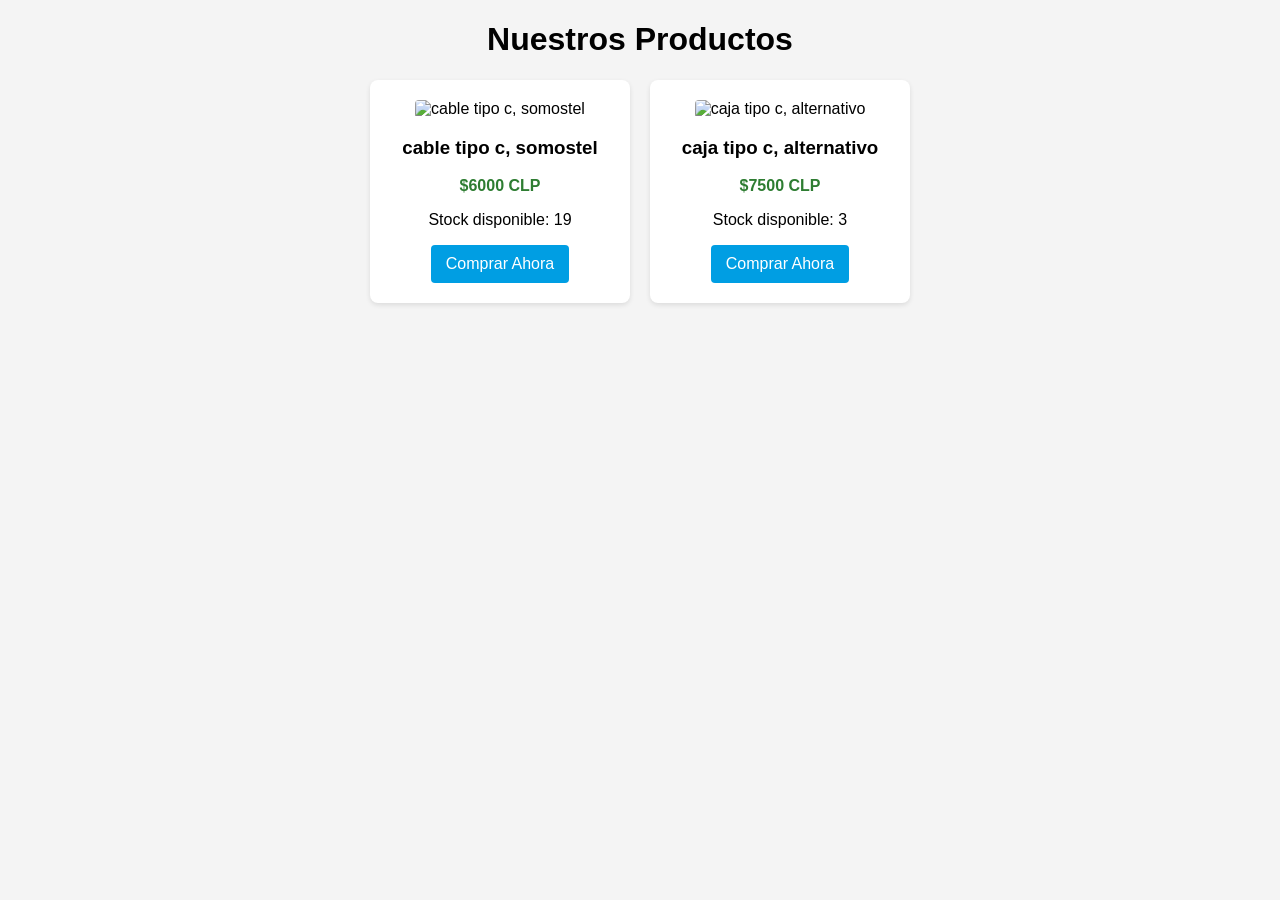
==== index.html @ e3e2ab6c "Update index.html" ====
<!DOCTYPE html>
<html lang="es">
<head>
  <meta charset="UTF-8">
  <meta name="viewport" content="width=device-width, initial-scale=1.0">
  <title>Mi Tienda</title>
  <link rel="stylesheet" href="estilos.css">
  <!-- Script para la autenticación del panel -->
  <script src="https://identity.netlify.com/v1/netlify-identity-widget.js"></script>
</head>
<body>

  <h1>Nuestros Productos</h1>
  <div id="contenedor-productos" class="grid-productos"></div>

  <script>
    // Carga automática de los datos que modifique el cliente
    fetch('productos.json')
    .then(res => res.json())
    .then(data => {
      const contenedor = document.getElementById('contenedor-productos');
      data.productos.forEach(prod => {
        // Si no hay stock, deshabilita el botón
        const agotado = prod.stock <= 0;

        // Tu número de WhatsApp y mensaje automático actualizado
        const tuNumeroWhatsApp = "56922110348";
        const mensajeWhatsApp = encodeURIComponent(
          "Calle: \n" +
          "Comuna: \n" +
          "Región: \n\n" +
          "¡Hola! Quiero un/a " + prod.nombre + " por favor. Aquí le envío el comprobante de la transferencia"
        );
        const linkWhatsApp = `https://wa.me/${tuNumeroWhatsApp}?text=${mensajeWhatsApp}`;

        contenedor.innerHTML += `
          <div class="tarjeta">
            <img src="${prod.imagen}" alt="${prod.nombre}">
            <h3>${prod.nombre}</h3>
            <p class="precio">$${prod.precio} CLP</p>
            <p>Stock disponible: ${prod.stock}</p>
            <a href="${agotado ? '#' : linkWhatsApp}" 
               class="btn ${agotado ? 'deshabilitado' : ''}" 
               target="_blank">
               ${agotado ? 'Agotado' : 'Comprar Ahora'}
            </a>
          </div>
        `;
      });
    });
  </script>

</body>
</html>
---- estilos.css ----
body { font-family: sans-serif; text-align: center; background: #f4f4f4; }
.grid-productos { display: flex; justify-content: center; gap: 20px; flex-wrap: wrap; }
.tarjeta { background: white; padding: 20px; border-radius: 8px; width: 220px; box-shadow: 0 2px 5px rgba(0,0,0,0.1); }
.tarjeta img { width: 100%; border-radius: 4px; }
.precio { font-weight: bold; color: #2e7d32; }
.btn { display: inline-block; padding: 10px 15px; background: #009ee3; color: white; text-decoration: none; border-radius: 4px; }
.btn.deshabilitado { background: #ccc; pointer-events: none; }
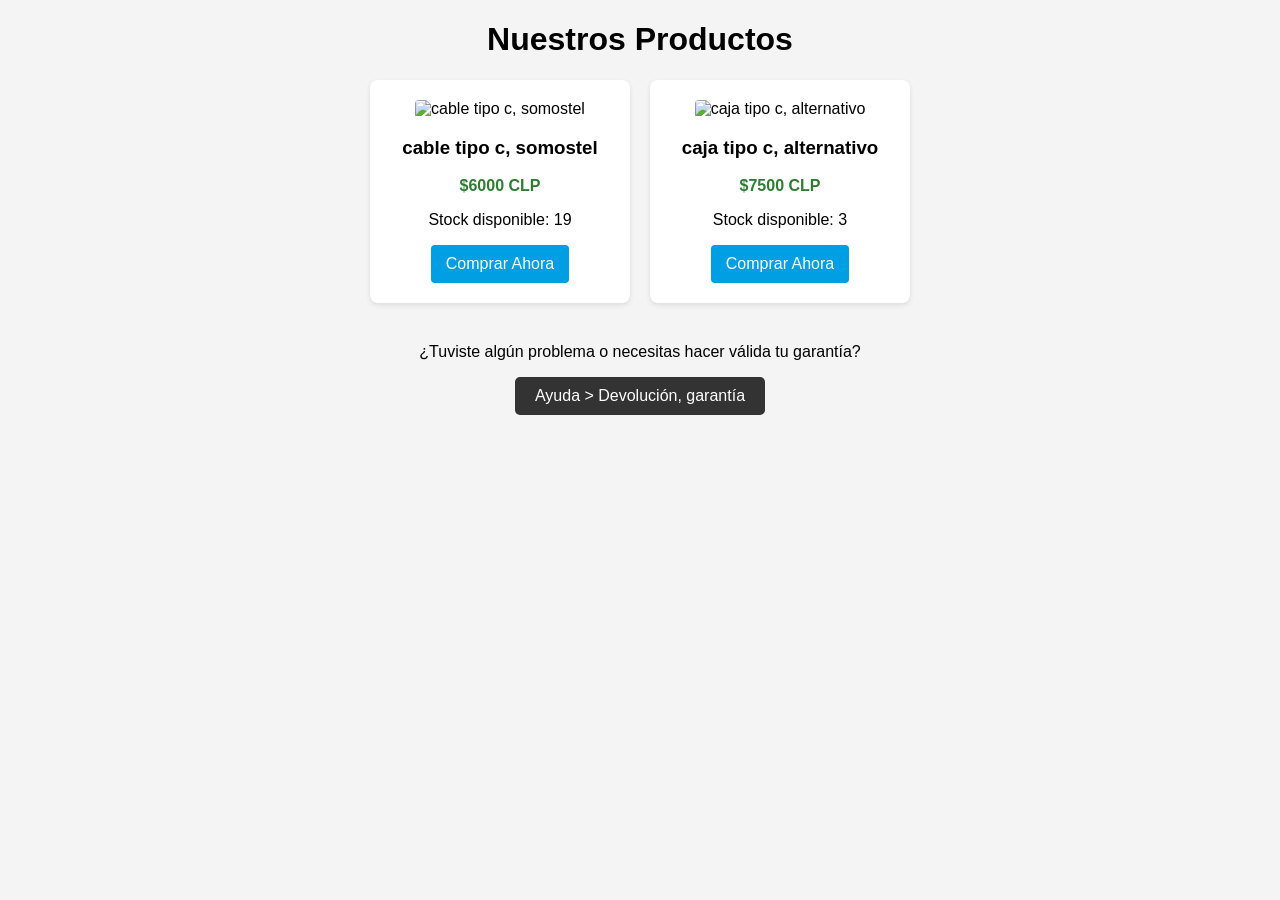
==== commit aa3a2281: "Update index.html" ====
--- a/index.html
+++ b/index.html
@@ -13,7 +13,23 @@
   <h1>Nuestros Productos</h1>
   <div id="contenedor-productos" class="grid-productos"></div>
 
+  <!-- Sección de Ayuda para Devoluciones y Garantía -->
+  <div style="text-align: center; margin: 40px 0;">
+    <p>¿Tuviste algún problema o necesitas hacer válida tu garantía?</p>
+    <a id="btn-ayuda-devolucion" href="#" target="_blank" 
+       style="background: #333; color: white; padding: 10px 20px; text-decoration: none; border-radius: 5px; display: inline-block;">
+       Ayuda > Devolución, garantía
+    </a>
+  </div>
+
   <script>
+    // Configuración del botón de Ayuda / Devoluciones
+    const tuNumeroWhatsApp = "56922110348";
+    const mensajeAyuda = encodeURIComponent(
+      "Hola, necesito ayuda con una devolución o garantía de un producto. ¿Me podrían indicar los pasos a seguir?"
+    );
+    document.getElementById('btn-ayuda-devolucion').href = `https://wa.me/${tuNumeroWhatsApp}?text=${mensajeAyuda}`;
+
     // Carga automática de los datos que modifique el cliente
     fetch('productos.json')
     .then(res => res.json())
@@ -23,9 +39,11 @@
         // Si no hay stock, deshabilita el botón
         const agotado = prod.stock <= 0;
 
-        // Tu número de WhatsApp y mensaje automático actualizado
-        const tuNumeroWhatsApp = "56922110348";
+        // Mensaje automático de compra con datos de envío, nombre y RUT
         const mensajeWhatsApp = encodeURIComponent(
+          "Datos de envío:\n" +
+          "Nombre: \n" +
+          "RUT: \n" +
           "Calle: \n" +
           "Comuna: \n" +
           "Región: \n\n" +
@@ -33,19 +51,38 @@
         );
         const linkWhatsApp = `https://wa.me/${tuNumeroWhatsApp}?text=${mensajeWhatsApp}`;
 
-        contenedor.innerHTML += `
-          <div class="tarjeta">
-            <img src="${prod.imagen}" alt="${prod.nombre}">
-            <h3>${prod.nombre}</h3>
-            <p class="precio">$${prod.precio} CLP</p>
-            <p>Stock disponible: ${prod.stock}</p>
-            <a href="${agotado ? '#' : linkWhatsApp}" 
-               class="btn ${agotado ? 'deshabilitado' : ''}" 
-               target="_blank">
-               ${agotado ? 'Agotado' : 'Comprar Ahora'}
-            </a>
-          </div>
+        // Función que advierte al usuario antes de redirigirlo a WhatsApp
+        const manejarClickCompra = (e) => {
+          if (agotado) {
+            e.preventDefault();
+            return;
+          }
+          const confirmar = confirm("Al hacer clic, se abrirá WhatsApp con un mensaje predeterminado donde se te pedirán tus datos de envío, nombre y RUT para coordinar tu compra. ¿Deseas continuar?");
+          if (!confirmar) {
+            e.preventDefault();
+          }
+        };
+
+        // Creamos la tarjeta y le asignamos el evento de advertencia de manera dinámica
+        const tarjetaDiv = document.createElement('div');
+        tarjetaDiv.className = 'tarjeta';
+        tarjetaDiv.innerHTML = `
+          <img src="${prod.imagen}" alt="${prod.nombre}">
+          <h3>${prod.nombre}</h3>
+          <p class="precio">$${prod.precio} CLP</p>
+          <p>Stock disponible: ${prod.stock}</p>
+          <a href="${agotado ? '#' : linkWhatsApp}" 
+             class="btn ${agotado ? 'deshabilitado' : ''}" 
+             target="_blank">
+             ${agotado ? 'Agotado' : 'Comprar Ahora'}
+          </a>
         `;
+
+        // Añadimos el evento al botón recién creado
+        const boton = tarjetaDiv.querySelector('a');
+        boton.addEventListener('click', manejarClickCompra);
+
+        contenedor.appendChild(tarjetaDiv);
       });
     });
   </script>
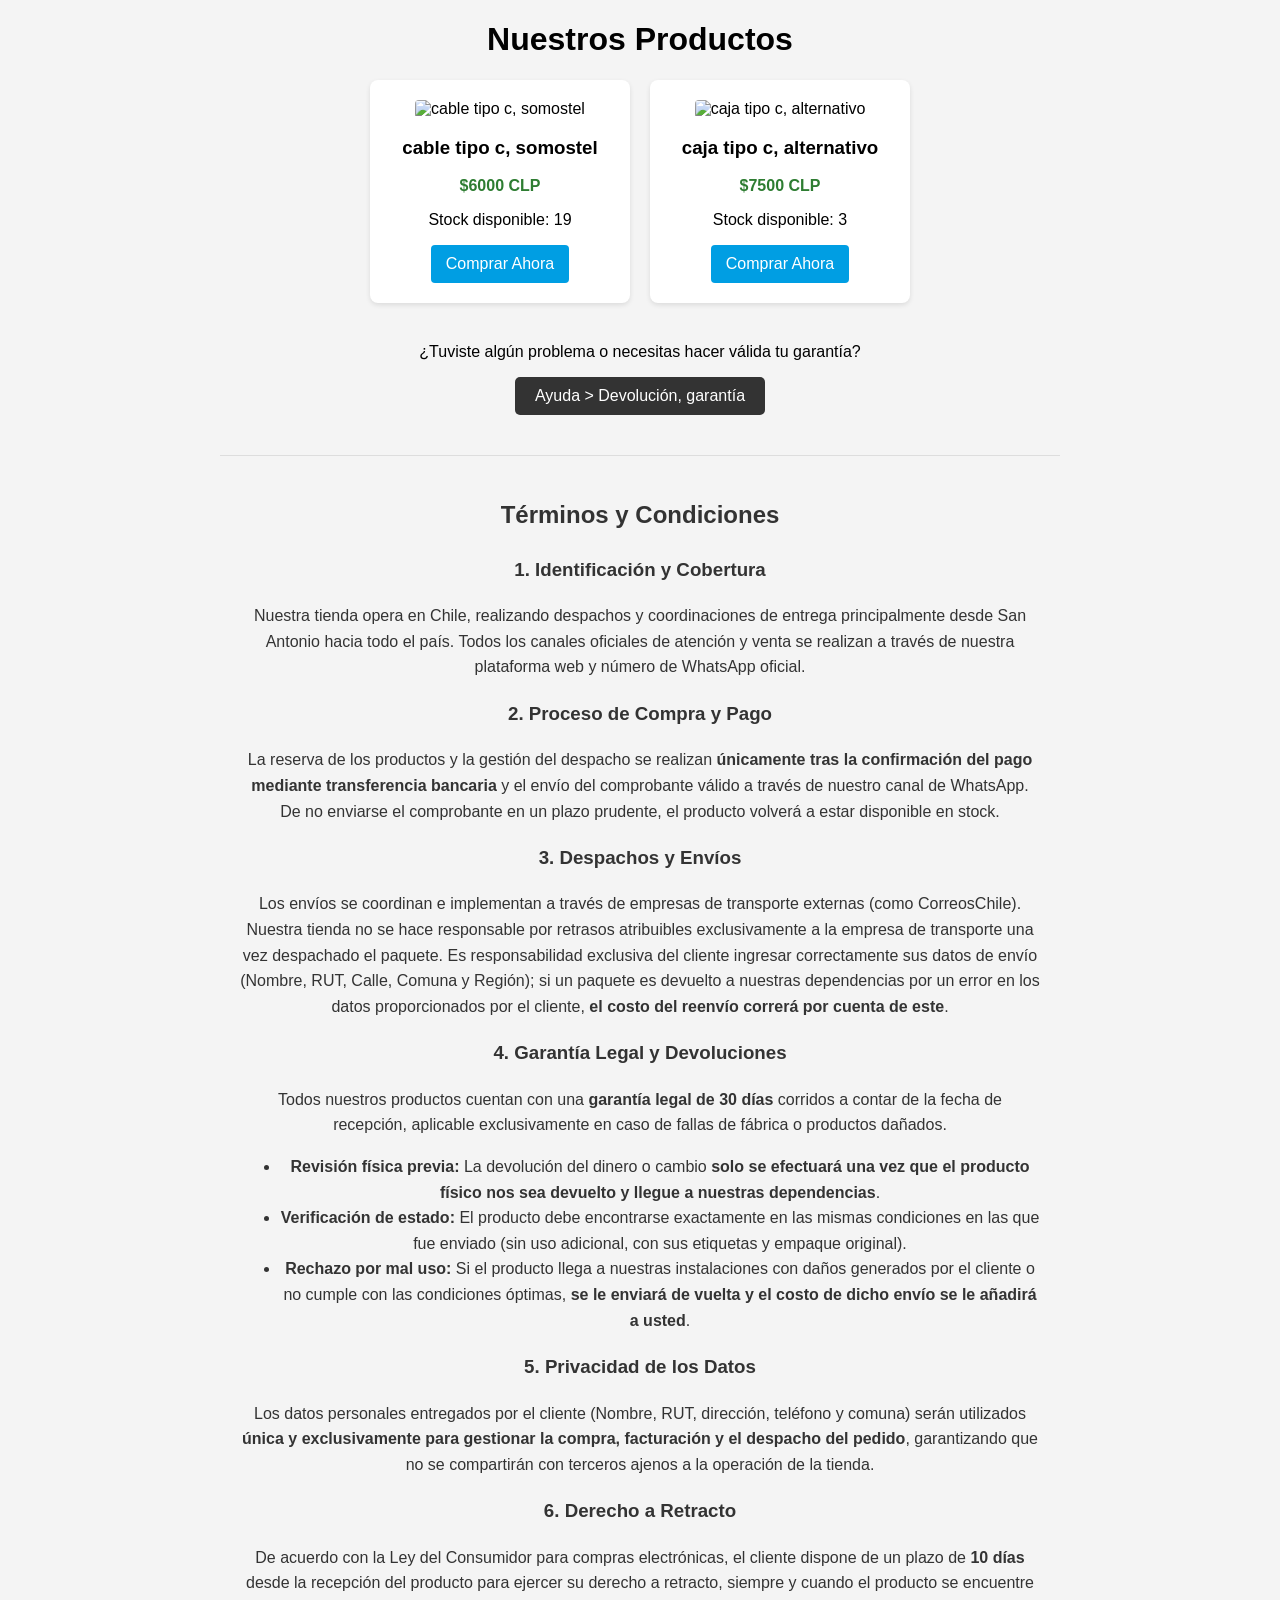
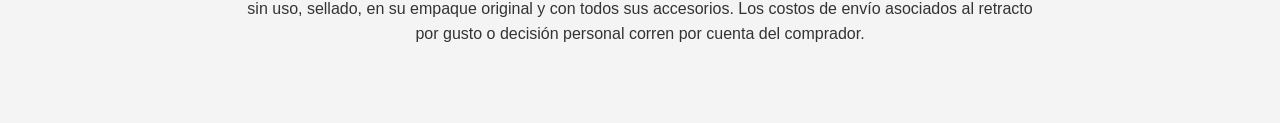
==== commit c4657b49: "Update index.html" ====
--- a/index.html
+++ b/index.html
@@ -21,6 +21,34 @@
        Ayuda > Devolución, garantía
     </a>
   </div>
+
+  <!-- Sección de Términos y Condiciones Completa -->
+  <section style="max-width: 800px; margin: 40px auto; padding: 20px; font-family: sans-serif; color: #333; border-top: 1px solid #ddd; line-height: 1.6;">
+    <h2>Términos y Condiciones</h2>
+    
+    <h3>1. Identificación y Cobertura</h3>
+    <p>Nuestra tienda opera en Chile, realizando despachos y coordinaciones de entrega principalmente desde San Antonio hacia todo el país. Todos los canales oficiales de atención y venta se realizan a través de nuestra plataforma web y número de WhatsApp oficial.</p>
+
+    <h3>2. Proceso de Compra y Pago</h3>
+    <p>La reserva de los productos y la gestión del despacho se realizan <strong>únicamente tras la confirmación del pago mediante transferencia bancaria</strong> y el envío del comprobante válido a través de nuestro canal de WhatsApp. De no enviarse el comprobante en un plazo prudente, el producto volverá a estar disponible en stock.</p>
+
+    <h3>3. Despachos y Envíos</h3>
+    <p>Los envíos se coordinan e implementan a través de empresas de transporte externas (como CorreosChile). Nuestra tienda no se hace responsable por retrasos atribuibles exclusivamente a la empresa de transporte una vez despachado el paquete. Es responsabilidad exclusiva del cliente ingresar correctamente sus datos de envío (Nombre, RUT, Calle, Comuna y Región); si un paquete es devuelto a nuestras dependencias por un error en los datos proporcionados por el cliente, <strong>el costo del reenvío correrá por cuenta de este</strong>.</p>
+
+    <h3>4. Garantía Legal y Devoluciones</h3>
+    <p>Todos nuestros productos cuentan con una <strong>garantía legal de 30 días</strong> corridos a contar de la fecha de recepción, aplicable exclusivamente en caso de fallas de fábrica o productos dañados.</p>
+    <ul>
+      <li><strong>Revisión física previa:</strong> La devolución del dinero o cambio <strong>solo se efectuará una vez que el producto físico nos sea devuelto y llegue a nuestras dependencias</strong>.</li>
+      <li><strong>Verificación de estado:</strong> El producto debe encontrarse exactamente en las mismas condiciones en las que fue enviado (sin uso adicional, con sus etiquetas y empaque original).</li>
+      <li><strong>Rechazo por mal uso:</strong> Si el producto llega a nuestras instalaciones con daños generados por el cliente o no cumple con las condiciones óptimas, <strong>se le enviará de vuelta y el costo de dicho envío se le añadirá a usted</strong>.</li>
+    </ul>
+
+    <h3>5. Privacidad de los Datos</h3>
+    <p>Los datos personales entregados por el cliente (Nombre, RUT, dirección, teléfono y comuna) serán utilizados <strong>única y exclusivamente para gestionar la compra, facturación y el despacho del pedido</strong>, garantizando que no se compartirán con terceros ajenos a la operación de la tienda.</p>
+
+    <h3>6. Derecho a Retracto</h3>
+    <p>De acuerdo con la Ley del Consumidor para compras electrónicas, el cliente dispone de un plazo de <strong>10 días</strong> desde la recepción del producto para ejercer su derecho a retracto, siempre y cuando el producto se encuentre sin uso, sellado, en su empaque original y con todos sus accesorios. Los costos de envío asociados al retracto por gusto o decisión personal corren por cuenta del comprador.</p>
+  </section>
 
   <script>
     // Configuración del botón de Ayuda / Devoluciones
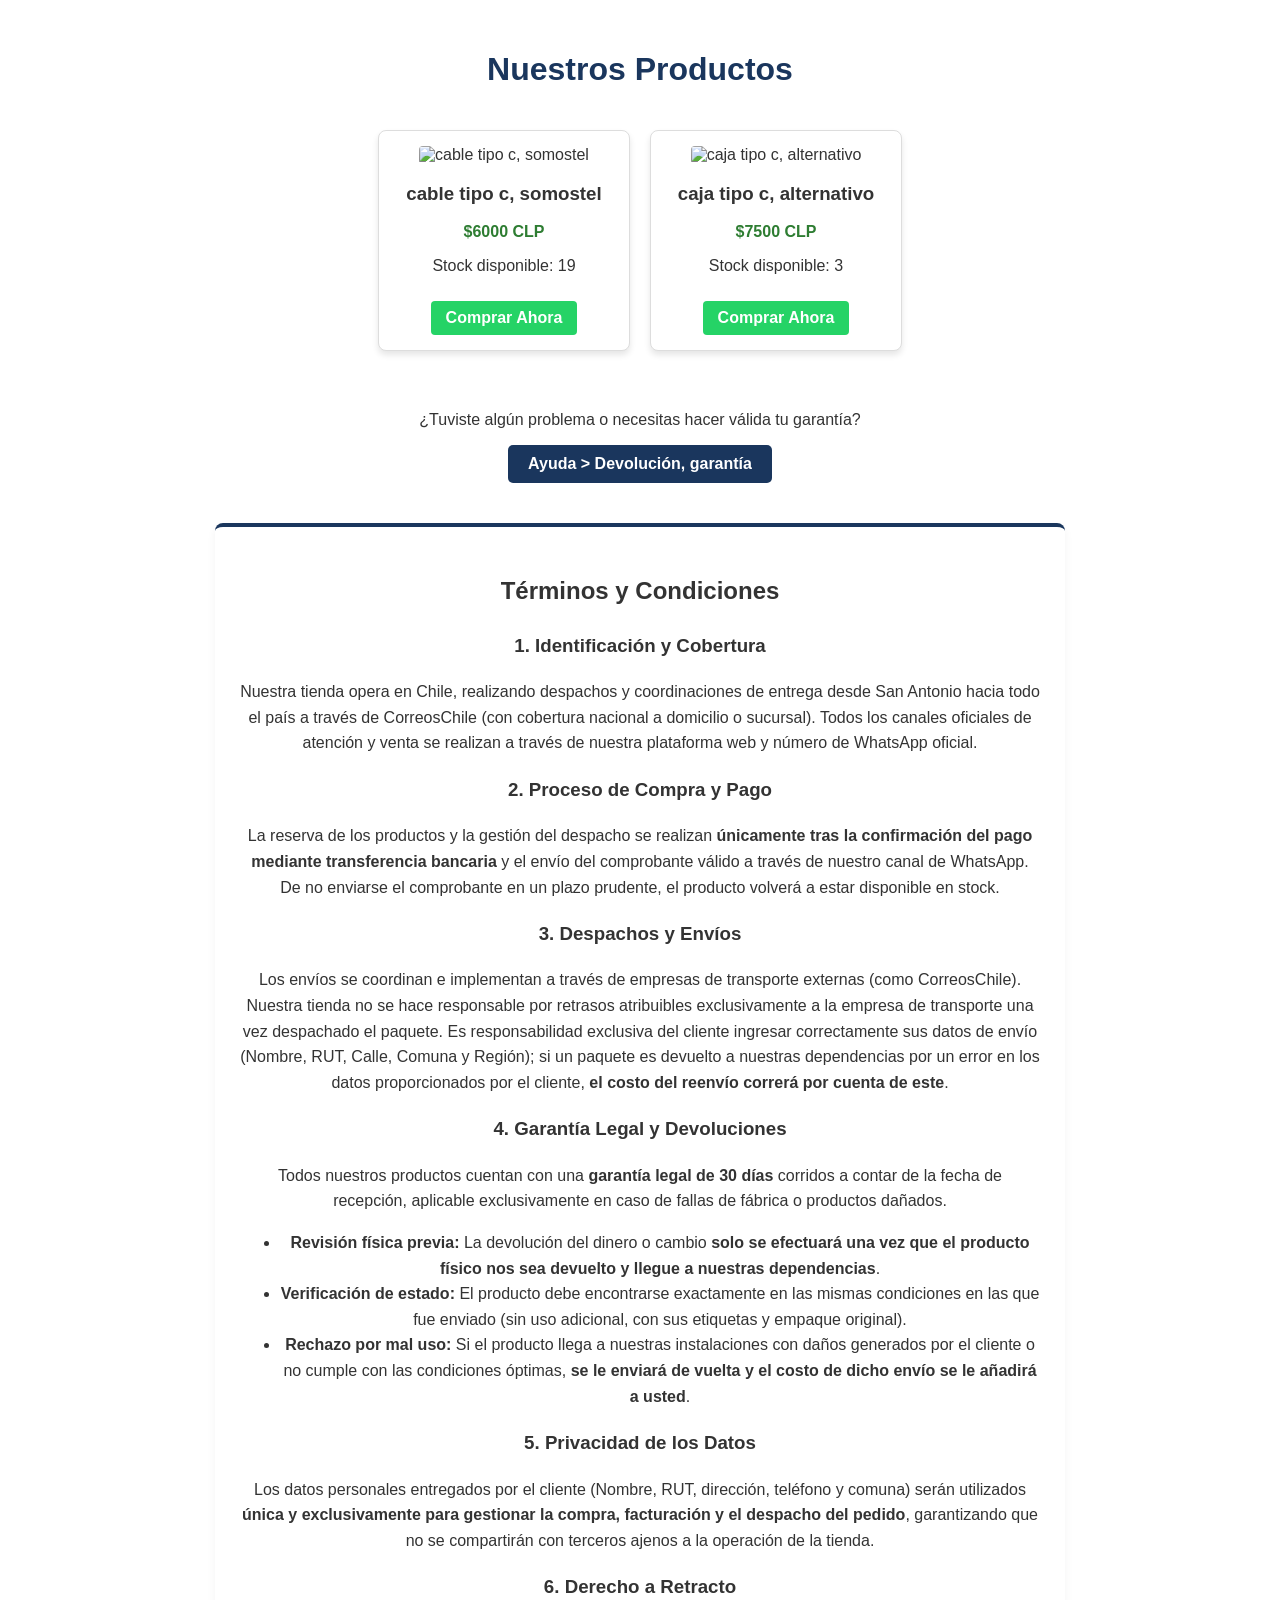
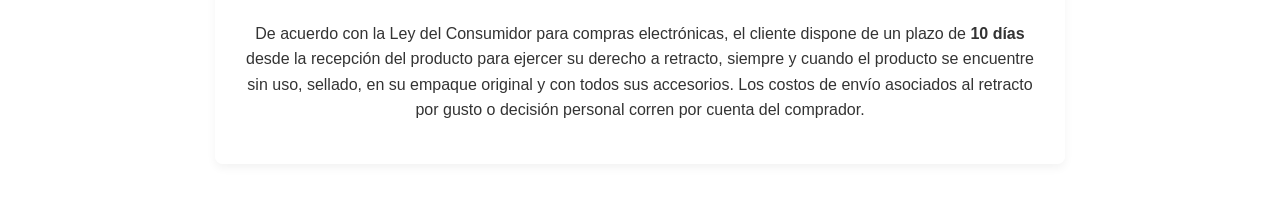
==== commit 147eac26: "Update index.html" ====
--- a/index.html
+++ b/index.html
@@ -3,10 +3,83 @@
 <head>
   <meta charset="UTF-8">
   <meta name="viewport" content="width=device-width, initial-scale=1.0">
-  <title>Mi Tienda</title>
+  <title>Mi Tienda - San Antonio</title>
   <link rel="stylesheet" href="estilos.css">
   <!-- Script para la autenticación del panel -->
   <script src="https://identity.netlify.com/v1/netlify-identity-widget.js"></script>
+  <style>
+    /* Estilo para colocar un fondo con collage e imitación difuminada/elegante de San Antonio */
+    body {
+      margin: 0;
+      padding: 0;
+      font-family: sans-serif;
+      /* Fondo con un degradado semitransparente sobre una imagen representativa del puerto/mar de San Antonio */
+      background: linear-gradient(rgba(255, 255, 255, 0.88), rgba(255, 255, 255, 0.88)), 
+                  url('https://images.unsplash.com/photo-1507525428034-b723cf961d3e?auto=format&fit=crop&w=1920&q=80');
+      background-size: cover;
+      background-position: center;
+      background-attachment: fixed;
+      color: #333;
+    }
+
+    h1 {
+      text-align: center;
+      padding-top: 30px;
+      color: #1a365d;
+    }
+
+    .grid-productos {
+      display: flex;
+      flex-wrap: wrap;
+      justify-content: center;
+      gap: 20px;
+      padding: 20px;
+    }
+
+    .tarjeta {
+      background: white;
+      border: 1px solid #ddd;
+      border-radius: 8px;
+      padding: 15px;
+      width: 220px;
+      text-align: center;
+      box-shadow: 0 4px 6px rgba(0,0,0,0.1);
+    }
+
+    .tarjeta img {
+      max-width: 100%;
+      height: 150px;
+      object-fit: cover;
+      border-radius: 4px;
+    }
+
+    .btn {
+      display: inline-block;
+      background: #25d366;
+      color: white;
+      padding: 8px 15px;
+      text-decoration: none;
+      border-radius: 4px;
+      margin-top: 10px;
+      font-weight: bold;
+    }
+
+    .btn.deshabilitado {
+      background: #ccc;
+      pointer-events: none;
+    }
+
+    .seccion-terminos {
+      max-width: 800px; 
+      margin: 40px auto; 
+      padding: 25px; 
+      background: rgba(255, 255, 255, 0.95);
+      border-radius: 8px;
+      box-shadow: 0 4px 10px rgba(0,0,0,0.05);
+      border-top: 4px solid #1a365d; 
+      line-height: 1.6;
+    }
+  </style>
 </head>
 <body>
 
@@ -17,17 +90,17 @@
   <div style="text-align: center; margin: 40px 0;">
     <p>¿Tuviste algún problema o necesitas hacer válida tu garantía?</p>
     <a id="btn-ayuda-devolucion" href="#" target="_blank" 
-       style="background: #333; color: white; padding: 10px 20px; text-decoration: none; border-radius: 5px; display: inline-block;">
+       style="background: #1a365d; color: white; padding: 10px 20px; text-decoration: none; border-radius: 5px; display: inline-block; font-weight: bold;">
        Ayuda > Devolución, garantía
     </a>
   </div>
 
   <!-- Sección de Términos y Condiciones Completa -->
-  <section style="max-width: 800px; margin: 40px auto; padding: 20px; font-family: sans-serif; color: #333; border-top: 1px solid #ddd; line-height: 1.6;">
+  <section class="seccion-terminos">
     <h2>Términos y Condiciones</h2>
     
     <h3>1. Identificación y Cobertura</h3>
-    <p>Nuestra tienda opera en Chile, realizando despachos y coordinaciones de entrega principalmente desde San Antonio hacia todo el país. Todos los canales oficiales de atención y venta se realizan a través de nuestra plataforma web y número de WhatsApp oficial.</p>
+    <p>Nuestra tienda opera en Chile, realizando despachos y coordinaciones de entrega desde San Antonio hacia todo el país a través de CorreosChile (con cobertura nacional a domicilio o sucursal). Todos los canales oficiales de atención y venta se realizan a través de nuestra plataforma web y número de WhatsApp oficial.</p>
 
     <h3>2. Proceso de Compra y Pago</h3>
     <p>La reserva de los productos y la gestión del despacho se realizan <strong>únicamente tras la confirmación del pago mediante transferencia bancaria</strong> y el envío del comprobante válido a través de nuestro canal de WhatsApp. De no enviarse el comprobante en un plazo prudente, el producto volverá a estar disponible en stock.</p>
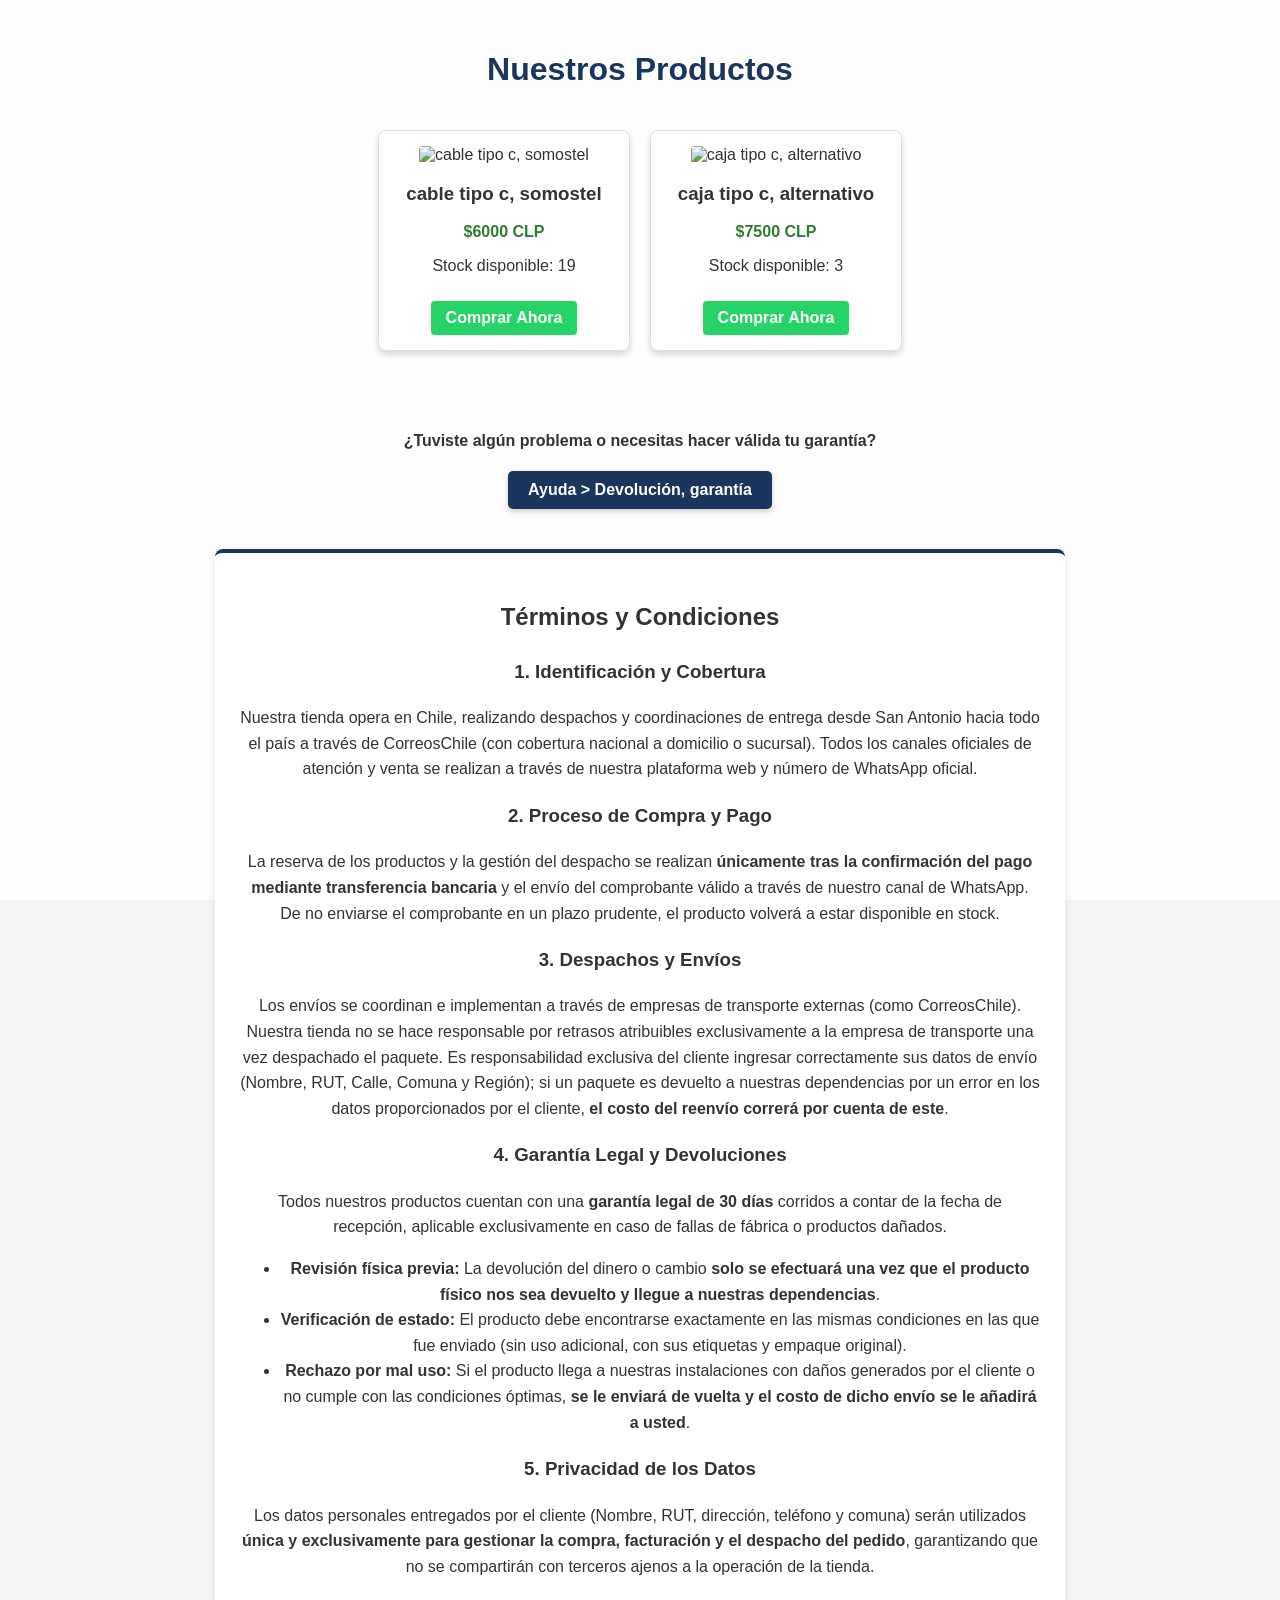
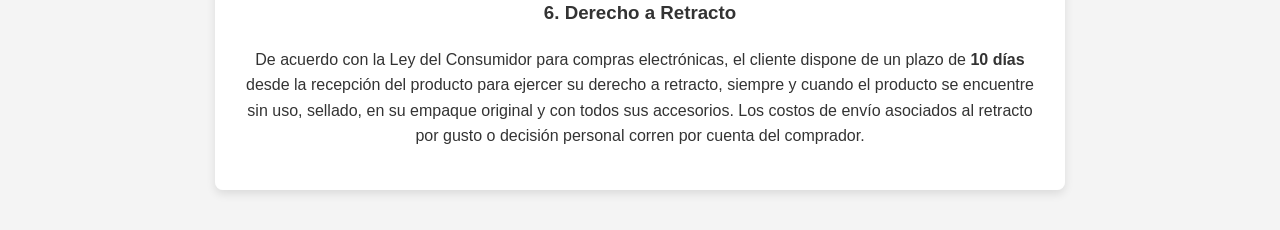
==== commit 87ead999: "Update index.html" ====
--- a/index.html
+++ b/index.html
@@ -8,16 +8,16 @@
   <!-- Script para la autenticación del panel -->
   <script src="https://identity.netlify.com/v1/netlify-identity-widget.js"></script>
   <style>
-    /* Estilo para colocar un fondo con collage e imitación difuminada/elegante de San Antonio */
+    /* Estilo con collage y fondo de San Antonio corregido y reforzado */
     body {
       margin: 0;
       padding: 0;
       font-family: sans-serif;
-      /* Fondo con un degradado semitransparente sobre una imagen representativa del puerto/mar de San Antonio */
-      background: linear-gradient(rgba(255, 255, 255, 0.88), rgba(255, 255, 255, 0.88)), 
-                  url('https://images.unsplash.com/photo-1507525428034-b723cf961d3e?auto=format&fit=crop&w=1920&q=80');
+      background-image: linear-gradient(rgba(255, 255, 255, 0.85), rgba(255, 255, 255, 0.85)), 
+                        url('https://images.unsplash.com/photo-1518837695005-2083093ee35b?auto=format&fit=crop&w=1920&q=80');
       background-size: cover;
       background-position: center;
+      background-repeat: no-repeat;
       background-attachment: fixed;
       color: #333;
     }
@@ -26,6 +26,7 @@
       text-align: center;
       padding-top: 30px;
       color: #1a365d;
+      text-shadow: 1px 1px 2px rgba(255,255,255,0.8);
     }
 
     .grid-productos {
@@ -37,13 +38,13 @@
     }
 
     .tarjeta {
-      background: white;
+      background: rgba(255, 255, 255, 0.95);
       border: 1px solid #ddd;
       border-radius: 8px;
       padding: 15px;
       width: 220px;
       text-align: center;
-      box-shadow: 0 4px 6px rgba(0,0,0,0.1);
+      box-shadow: 0 4px 6px rgba(0,0,0,0.15);
     }
 
     .tarjeta img {
@@ -73,9 +74,9 @@
       max-width: 800px; 
       margin: 40px auto; 
       padding: 25px; 
-      background: rgba(255, 255, 255, 0.95);
+      background: rgba(255, 255, 255, 0.96);
       border-radius: 8px;
-      box-shadow: 0 4px 10px rgba(0,0,0,0.05);
+      box-shadow: 0 4px 10px rgba(0,0,0,0.1);
       border-top: 4px solid #1a365d; 
       line-height: 1.6;
     }
@@ -88,9 +89,9 @@
 
   <!-- Sección de Ayuda para Devoluciones y Garantía -->
   <div style="text-align: center; margin: 40px 0;">
-    <p>¿Tuviste algún problema o necesitas hacer válida tu garantía?</p>
+    <p style="background: rgba(255,255,255,0.8); display: inline-block; padding: 5px 10px; border-radius: 4px; font-weight: bold;">¿Tuviste algún problema o necesitas hacer válida tu garantía?</p><br>
     <a id="btn-ayuda-devolucion" href="#" target="_blank" 
-       style="background: #1a365d; color: white; padding: 10px 20px; text-decoration: none; border-radius: 5px; display: inline-block; font-weight: bold;">
+       style="background: #1a365d; color: white; padding: 10px 20px; text-decoration: none; border-radius: 5px; display: inline-block; font-weight: bold; box-shadow: 0 2px 5px rgba(0,0,0,0.2);">
        Ayuda > Devolución, garantía
     </a>
   </div>
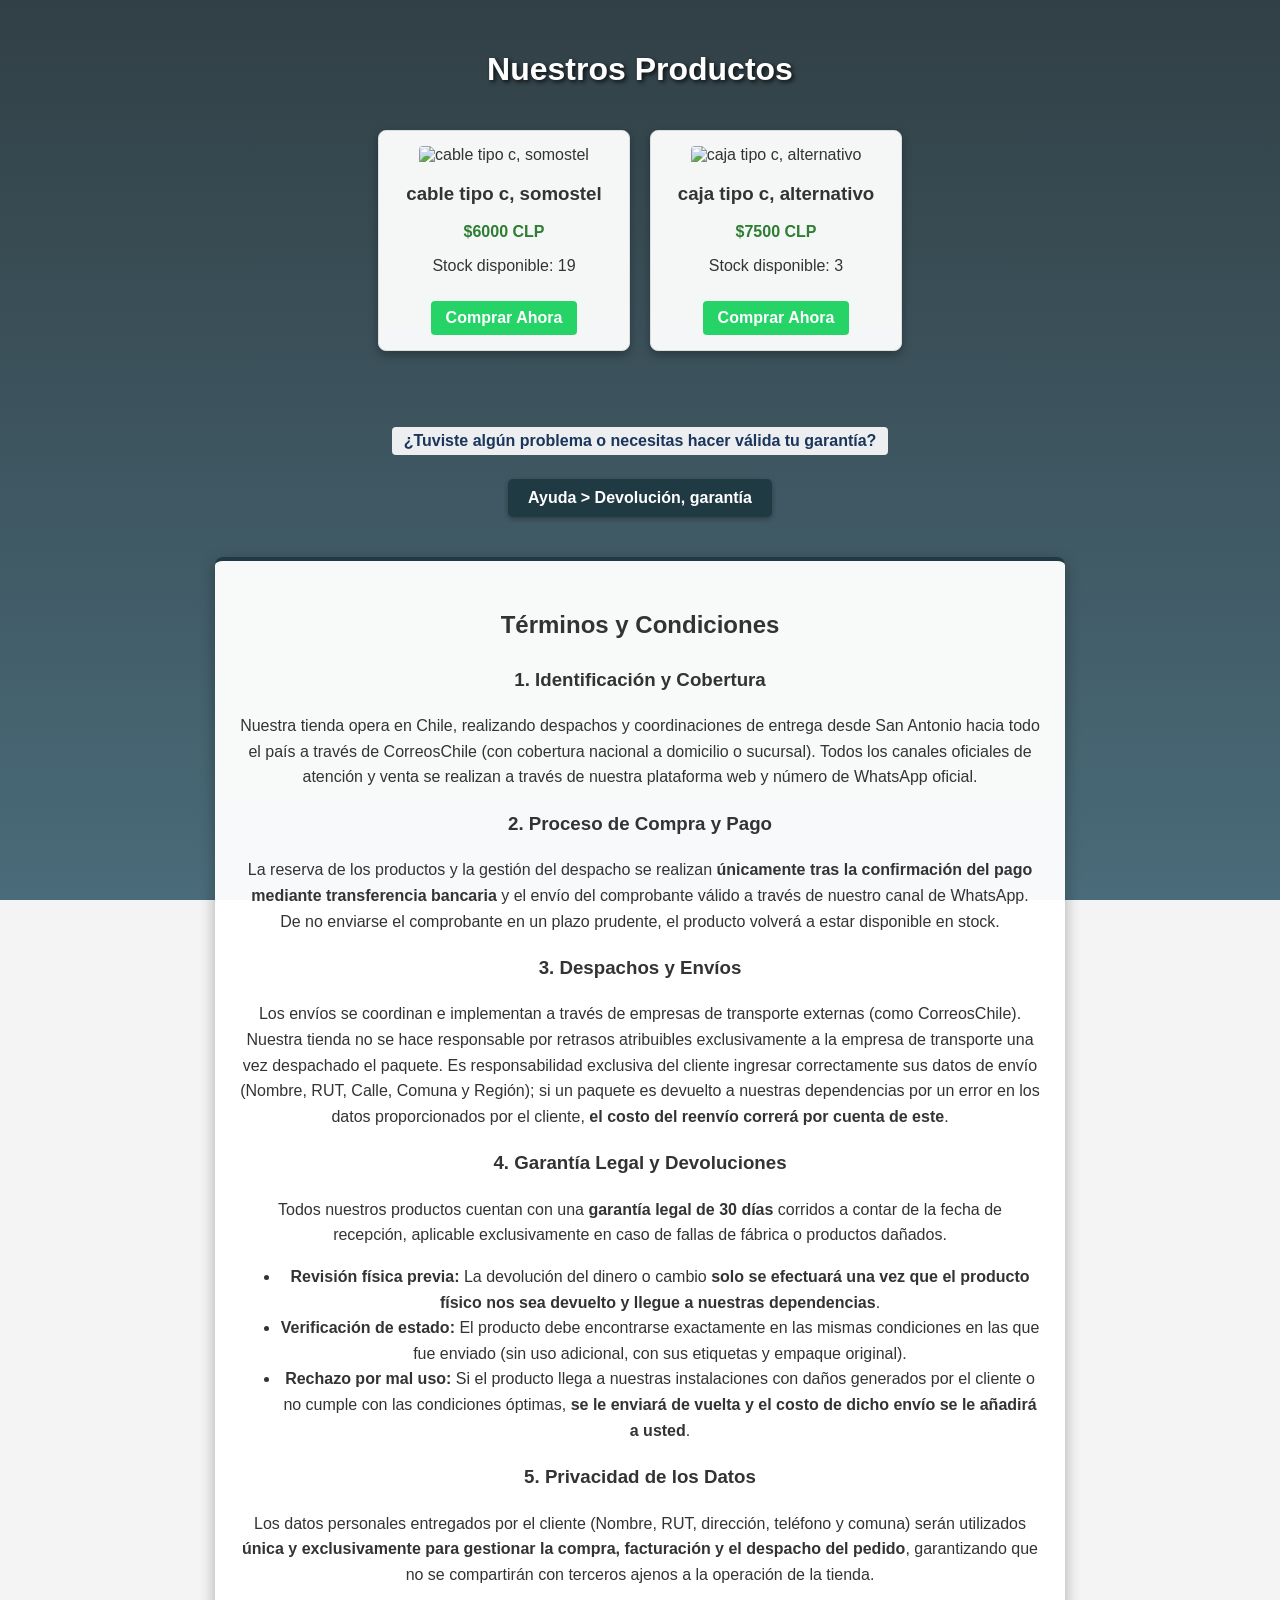
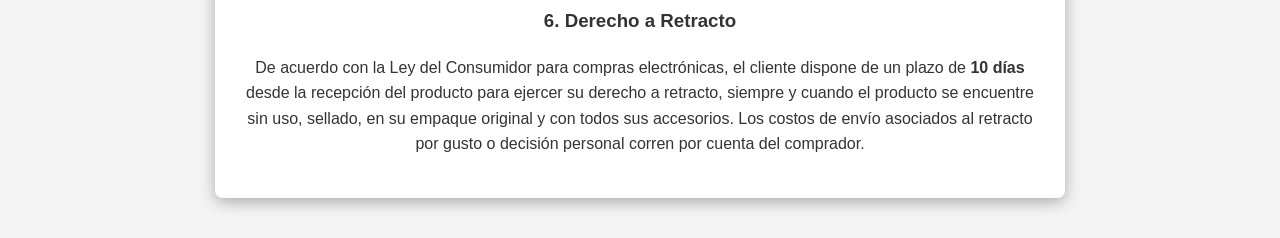
==== commit 1bd6ea0d: "Update index.html" ====
--- a/index.html
+++ b/index.html
@@ -8,25 +8,26 @@
   <!-- Script para la autenticación del panel -->
   <script src="https://identity.netlify.com/v1/netlify-identity-widget.js"></script>
   <style>
-    /* Estilo con collage y fondo de San Antonio corregido y reforzado */
+    /* Fondo con una imagen real de San Antonio alojada en Wikimedia Commons */
     body {
       margin: 0;
       padding: 0;
       font-family: sans-serif;
-      background-image: linear-gradient(rgba(255, 255, 255, 0.85), rgba(255, 255, 255, 0.85)), 
-                        url('https://images.unsplash.com/photo-1518837695005-2083093ee35b?auto=format&fit=crop&w=1920&q=80');
+      background-image: linear-gradient(rgba(15, 32, 39, 0.85), rgba(44, 83, 100, 0.85)), 
+                        url('https://upload.wikimedia.org/wikipedia/commons/e/e6/Puerto_de_San_Antonio%2C_Chile.jpg');
       background-size: cover;
       background-position: center;
       background-repeat: no-repeat;
       background-attachment: fixed;
       color: #333;
+      min-height: 100vh;
     }
 
     h1 {
       text-align: center;
       padding-top: 30px;
-      color: #1a365d;
-      text-shadow: 1px 1px 2px rgba(255,255,255,0.8);
+      color: #ffffff;
+      text-shadow: 2px 2px 4px rgba(0,0,0,0.8);
     }
 
     .grid-productos {
@@ -44,7 +45,7 @@
       padding: 15px;
       width: 220px;
       text-align: center;
-      box-shadow: 0 4px 6px rgba(0,0,0,0.15);
+      box-shadow: 0 4px 10px rgba(0,0,0,0.3);
     }
 
     .tarjeta img {
@@ -76,8 +77,8 @@
       padding: 25px; 
       background: rgba(255, 255, 255, 0.96);
       border-radius: 8px;
-      box-shadow: 0 4px 10px rgba(0,0,0,0.1);
-      border-top: 4px solid #1a365d; 
+      box-shadow: 0 4px 15px rgba(0,0,0,0.3);
+      border-top: 4px solid #203a43; 
       line-height: 1.6;
     }
   </style>
@@ -89,9 +90,9 @@
 
   <!-- Sección de Ayuda para Devoluciones y Garantía -->
   <div style="text-align: center; margin: 40px 0;">
-    <p style="background: rgba(255,255,255,0.8); display: inline-block; padding: 5px 10px; border-radius: 4px; font-weight: bold;">¿Tuviste algún problema o necesitas hacer válida tu garantía?</p><br>
+    <p style="background: rgba(255,255,255,0.9); display: inline-block; padding: 5px 12px; border-radius: 4px; font-weight: bold; color: #1a365d;">¿Tuviste algún problema o necesitas hacer válida tu garantía?</p><br>
     <a id="btn-ayuda-devolucion" href="#" target="_blank" 
-       style="background: #1a365d; color: white; padding: 10px 20px; text-decoration: none; border-radius: 5px; display: inline-block; font-weight: bold; box-shadow: 0 2px 5px rgba(0,0,0,0.2);">
+       style="background: #203a43; color: white; padding: 10px 20px; text-decoration: none; border-radius: 5px; display: inline-block; font-weight: bold; box-shadow: 0 2px 5px rgba(0,0,0,0.3); margin-top: 8px;">
        Ayuda > Devolución, garantía
     </a>
   </div>
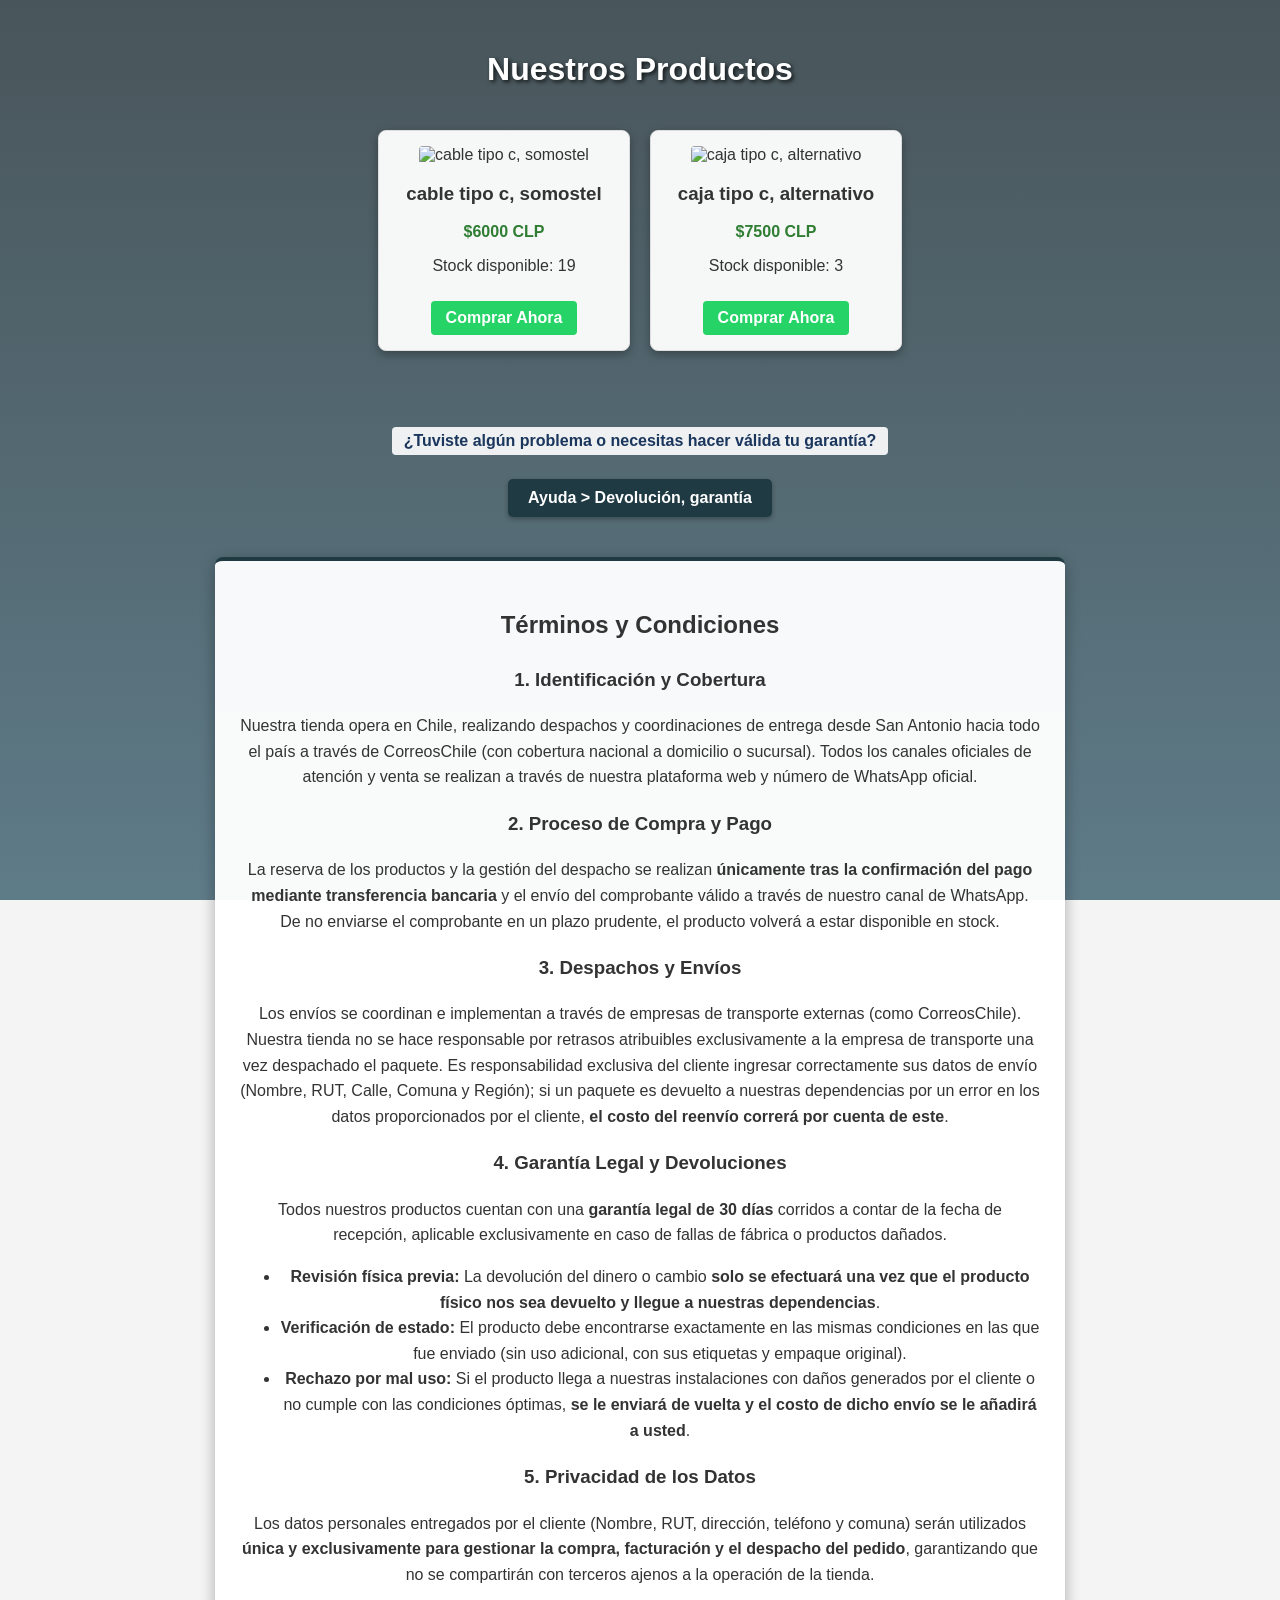
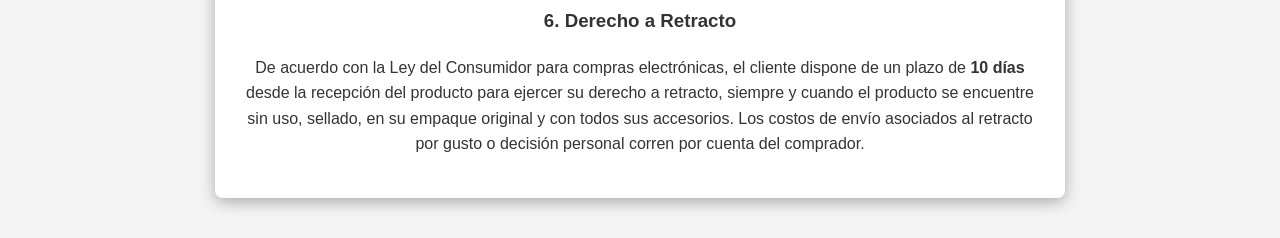
==== commit 0e91dabc: "Update index.html" ====
--- a/index.html
+++ b/index.html
@@ -8,13 +8,13 @@
   <!-- Script para la autenticación del panel -->
   <script src="https://identity.netlify.com/v1/netlify-identity-widget.js"></script>
   <style>
-    /* Fondo con una imagen real de San Antonio alojada en Wikimedia Commons */
+    /* Fondo actualizado utilizando la segunda imagen que enviaste */
     body {
       margin: 0;
       padding: 0;
       font-family: sans-serif;
-      background-image: linear-gradient(rgba(15, 32, 39, 0.85), rgba(44, 83, 100, 0.85)), 
-                        url('https://upload.wikimedia.org/wikipedia/commons/e/e6/Puerto_de_San_Antonio%2C_Chile.jpg');
+      background-image: linear-gradient(rgba(15, 32, 39, 0.75), rgba(44, 83, 100, 0.75)), 
+                        url('image_2.png');
       background-size: cover;
       background-position: center;
       background-repeat: no-repeat;
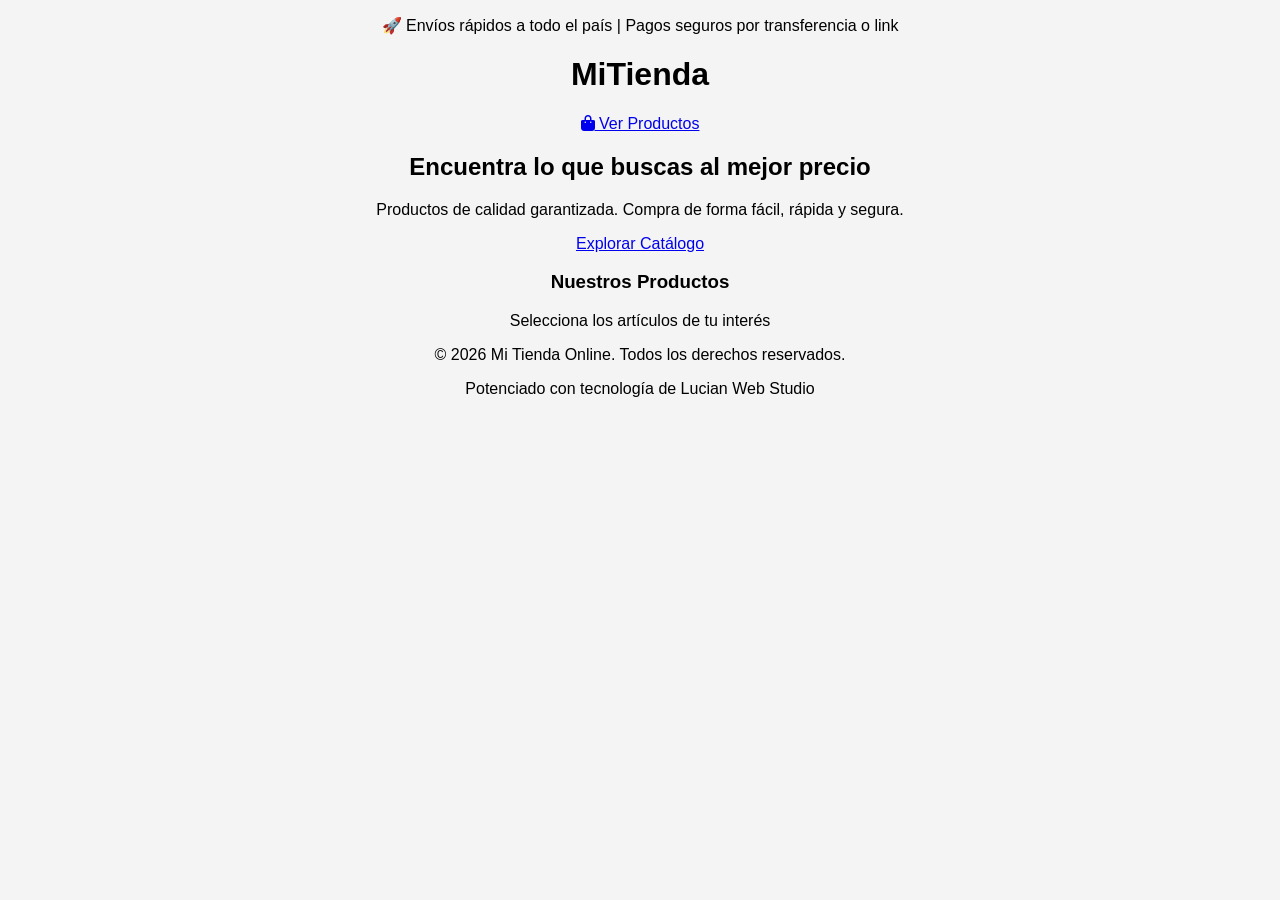
==== commit d84cfe39: "Revamp index.html for improved layout and styling Updated the HTML structure and styling for the onl" ====
--- a/index.html
+++ b/index.html
@@ -1,194 +1,63 @@
 <!DOCTYPE html>
 <html lang="es">
 <head>
-  <meta charset="UTF-8">
-  <meta name="viewport" content="width=device-width, initial-scale=1.0">
-  <title>Mi Tienda - San Antonio</title>
-  <link rel="stylesheet" href="estilos.css">
-  <!-- Script para la autenticación del panel -->
-  <script src="https://identity.netlify.com/v1/netlify-identity-widget.js"></script>
-  <style>
-    /* Fondo actualizado utilizando la segunda imagen que enviaste */
-    body {
-      margin: 0;
-      padding: 0;
-      font-family: sans-serif;
-      background-image: linear-gradient(rgba(15, 32, 39, 0.75), rgba(44, 83, 100, 0.75)), 
-                        url('image_2.png');
-      background-size: cover;
-      background-position: center;
-      background-repeat: no-repeat;
-      background-attachment: fixed;
-      color: #333;
-      min-height: 100vh;
-    }
-
-    h1 {
-      text-align: center;
-      padding-top: 30px;
-      color: #ffffff;
-      text-shadow: 2px 2px 4px rgba(0,0,0,0.8);
-    }
-
-    .grid-productos {
-      display: flex;
-      flex-wrap: wrap;
-      justify-content: center;
-      gap: 20px;
-      padding: 20px;
-    }
-
-    .tarjeta {
-      background: rgba(255, 255, 255, 0.95);
-      border: 1px solid #ddd;
-      border-radius: 8px;
-      padding: 15px;
-      width: 220px;
-      text-align: center;
-      box-shadow: 0 4px 10px rgba(0,0,0,0.3);
-    }
-
-    .tarjeta img {
-      max-width: 100%;
-      height: 150px;
-      object-fit: cover;
-      border-radius: 4px;
-    }
-
-    .btn {
-      display: inline-block;
-      background: #25d366;
-      color: white;
-      padding: 8px 15px;
-      text-decoration: none;
-      border-radius: 4px;
-      margin-top: 10px;
-      font-weight: bold;
-    }
-
-    .btn.deshabilitado {
-      background: #ccc;
-      pointer-events: none;
-    }
-
-    .seccion-terminos {
-      max-width: 800px; 
-      margin: 40px auto; 
-      padding: 25px; 
-      background: rgba(255, 255, 255, 0.96);
-      border-radius: 8px;
-      box-shadow: 0 4px 15px rgba(0,0,0,0.3);
-      border-top: 4px solid #203a43; 
-      line-height: 1.6;
-    }
-  </style>
+    <meta charset="UTF-8">
+    <meta name="viewport" content="width=device-width, initial-scale=1.0">
+    <title>Mi Tienda | Catálogo Online</title>
+    <!-- Google Fonts para tipografía profesional -->
+    <link href="https://fonts.googleapis.com/css2?family=Inter:wght@300;400;500;600;700&display=swap" rel="stylesheet">
+    <!-- FontAwesome para íconos modernos -->
+    <link rel="stylesheet" href="https://cdnjs.cloudflare.com/ajax/libs/font-awesome/6.4.0/css/all.min.css">
+    <link rel="stylesheet" href="estilos.css">
 </head>
 <body>
 
-  <h1>Nuestros Productos</h1>
-  <div id="contenedor-productos" class="grid-productos"></div>
+    <!-- Barra superior de anuncios -->
+    <div class="top-bar">
+        <p>🚀 Envíos rápidos a todo el país | Pagos seguros por transferencia o link</p>
+    </div>
 
-  <!-- Sección de Ayuda para Devoluciones y Garantía -->
-  <div style="text-align: center; margin: 40px 0;">
-    <p style="background: rgba(255,255,255,0.9); display: inline-block; padding: 5px 12px; border-radius: 4px; font-weight: bold; color: #1a365d;">¿Tuviste algún problema o necesitas hacer válida tu garantía?</p><br>
-    <a id="btn-ayuda-devolucion" href="#" target="_blank" 
-       style="background: #203a43; color: white; padding: 10px 20px; text-decoration: none; border-radius: 5px; display: inline-block; font-weight: bold; box-shadow: 0 2px 5px rgba(0,0,0,0.3); margin-top: 8px;">
-       Ayuda > Devolución, garantía
-    </a>
-  </div>
+    <!-- Navegación principal -->
+    <header class="main-header">
+        <div class="container header-container">
+            <h1 class="logo">Mi<span>Tienda</span></h1>
+            <div class="header-actions">
+                <a href="#productos" class="btn-cart">
+                    <i class="fa-solid fa-bag-shopping"></i> Ver Productos
+                </a>
+            </div>
+        </div>
+    </header>
 
-  <!-- Sección de Términos y Condiciones Completa -->
-  <section class="seccion-terminos">
-    <h2>Términos y Condiciones</h2>
-    
-    <h3>1. Identificación y Cobertura</h3>
-    <p>Nuestra tienda opera en Chile, realizando despachos y coordinaciones de entrega desde San Antonio hacia todo el país a través de CorreosChile (con cobertura nacional a domicilio o sucursal). Todos los canales oficiales de atención y venta se realizan a través de nuestra plataforma web y número de WhatsApp oficial.</p>
+    <!-- Sección Banner Principal (Hero) -->
+    <section class="hero-section">
+        <div class="container hero-content">
+            <h2>Encuentra lo que buscas al mejor precio</h2>
+            <p>Productos de calidad garantizada. Compra de forma fácil, rápida y segura.</p>
+            <a href="#productos" class="btn-primary">Explorar Catálogo</a>
+        </div>
+    </section>
 
-    <h3>2. Proceso de Compra y Pago</h3>
-    <p>La reserva de los productos y la gestión del despacho se realizan <strong>únicamente tras la confirmación del pago mediante transferencia bancaria</strong> y el envío del comprobante válido a través de nuestro canal de WhatsApp. De no enviarse el comprobante en un plazo prudente, el producto volverá a estar disponible en stock.</p>
+    <!-- Sección de Productos -->
+    <main class="container" id="productos">
+        <div class="section-title">
+            <h3>Nuestros Productos</h3>
+            <p>Selecciona los artículos de tu interés</p>
+        </div>
 
-    <h3>3. Despachos y Envíos</h3>
-    <p>Los envíos se coordinan e implementan a través de empresas de transporte externas (como CorreosChile). Nuestra tienda no se hace responsable por retrasos atribuibles exclusivamente a la empresa de transporte una vez despachado el paquete. Es responsabilidad exclusiva del cliente ingresar correctamente sus datos de envío (Nombre, RUT, Calle, Comuna y Región); si un paquete es devuelto a nuestras dependencias por un error en los datos proporcionados por el cliente, <strong>el costo del reenvío correrá por cuenta de este</strong>.</p>
+        <!-- Contenedor donde se cargan los productos (respetando tu script original) -->
+        <div id="contenedor-productos" class="productos-grid">
+            <!-- Los productos se cargarán dinámicamente aquí -->
+        </div>
+    </main>
 
-    <h3>4. Garantía Legal y Devoluciones</h3>
-    <p>Todos nuestros productos cuentan con una <strong>garantía legal de 30 días</strong> corridos a contar de la fecha de recepción, aplicable exclusivamente en caso de fallas de fábrica o productos dañados.</p>
-    <ul>
-      <li><strong>Revisión física previa:</strong> La devolución del dinero o cambio <strong>solo se efectuará una vez que el producto físico nos sea devuelto y llegue a nuestras dependencias</strong>.</li>
-      <li><strong>Verificación de estado:</strong> El producto debe encontrarse exactamente en las mismas condiciones en las que fue enviado (sin uso adicional, con sus etiquetas y empaque original).</li>
-      <li><strong>Rechazo por mal uso:</strong> Si el producto llega a nuestras instalaciones con daños generados por el cliente o no cumple con las condiciones óptimas, <strong>se le enviará de vuelta y el costo de dicho envío se le añadirá a usted</strong>.</li>
-    </ul>
-
-    <h3>5. Privacidad de los Datos</h3>
-    <p>Los datos personales entregados por el cliente (Nombre, RUT, dirección, teléfono y comuna) serán utilizados <strong>única y exclusivamente para gestionar la compra, facturación y el despacho del pedido</strong>, garantizando que no se compartirán con terceros ajenos a la operación de la tienda.</p>
-
-    <h3>6. Derecho a Retracto</h3>
-    <p>De acuerdo con la Ley del Consumidor para compras electrónicas, el cliente dispone de un plazo de <strong>10 días</strong> desde la recepción del producto para ejercer su derecho a retracto, siempre y cuando el producto se encuentre sin uso, sellado, en su empaque original y con todos sus accesorios. Los costos de envío asociados al retracto por gusto o decisión personal corren por cuenta del comprador.</p>
-  </section>
-
-  <script>
-    // Configuración del botón de Ayuda / Devoluciones
-    const tuNumeroWhatsApp = "56922110348";
-    const mensajeAyuda = encodeURIComponent(
-      "Hola, necesito ayuda con una devolución o garantía de un producto. ¿Me podrían indicar los pasos a seguir?"
-    );
-    document.getElementById('btn-ayuda-devolucion').href = `https://wa.me/${tuNumeroWhatsApp}?text=${mensajeAyuda}`;
-
-    // Carga automática de los datos que modifique el cliente
-    fetch('productos.json')
-    .then(res => res.json())
-    .then(data => {
-      const contenedor = document.getElementById('contenedor-productos');
-      data.productos.forEach(prod => {
-        // Si no hay stock, deshabilita el botón
-        const agotado = prod.stock <= 0;
-
-        // Mensaje automático de compra con datos de envío, nombre y RUT
-        const mensajeWhatsApp = encodeURIComponent(
-          "Datos de envío:\n" +
-          "Nombre: \n" +
-          "RUT: \n" +
-          "Calle: \n" +
-          "Comuna: \n" +
-          "Región: \n\n" +
-          "¡Hola! Quiero un/a " + prod.nombre + " por favor. Aquí le envío el comprobante de la transferencia"
-        );
-        const linkWhatsApp = `https://wa.me/${tuNumeroWhatsApp}?text=${mensajeWhatsApp}`;
-
-        // Función que advierte al usuario antes de redirigirlo a WhatsApp
-        const manejarClickCompra = (e) => {
-          if (agotado) {
-            e.preventDefault();
-            return;
-          }
-          const confirmar = confirm("Al hacer clic, se abrirá WhatsApp con un mensaje predeterminado donde se te pedirán tus datos de envío, nombre y RUT para coordinar tu compra. ¿Deseas continuar?");
-          if (!confirmar) {
-            e.preventDefault();
-          }
-        };
-
-        // Creamos la tarjeta y le asignamos el evento de advertencia de manera dinámica
-        const tarjetaDiv = document.createElement('div');
-        tarjetaDiv.className = 'tarjeta';
-        tarjetaDiv.innerHTML = `
-          <img src="${prod.imagen}" alt="${prod.nombre}">
-          <h3>${prod.nombre}</h3>
-          <p class="precio">$${prod.precio} CLP</p>
-          <p>Stock disponible: ${prod.stock}</p>
-          <a href="${agotado ? '#' : linkWhatsApp}" 
-             class="btn ${agotado ? 'deshabilitado' : ''}" 
-             target="_blank">
-             ${agotado ? 'Agotado' : 'Comprar Ahora'}
-          </a>
-        `;
-
-        // Añadimos el evento al botón recién creado
-        const boton = tarjetaDiv.querySelector('a');
-        boton.addEventListener('click', manejarClickCompra);
-
-        contenedor.appendChild(tarjetaDiv);
-      });
-    });
-  </script>
+    <!-- Pie de página profesional -->
+    <footer class="main-footer">
+        <div class="container">
+            <p>&copy; 2026 Mi Tienda Online. Todos los derechos reservados.</p>
+            <p class="footer-sub">Potenciado con tecnología de Lucian Web Studio</p>
+        </div>
+    </footer>
 
 </body>
 </html>
